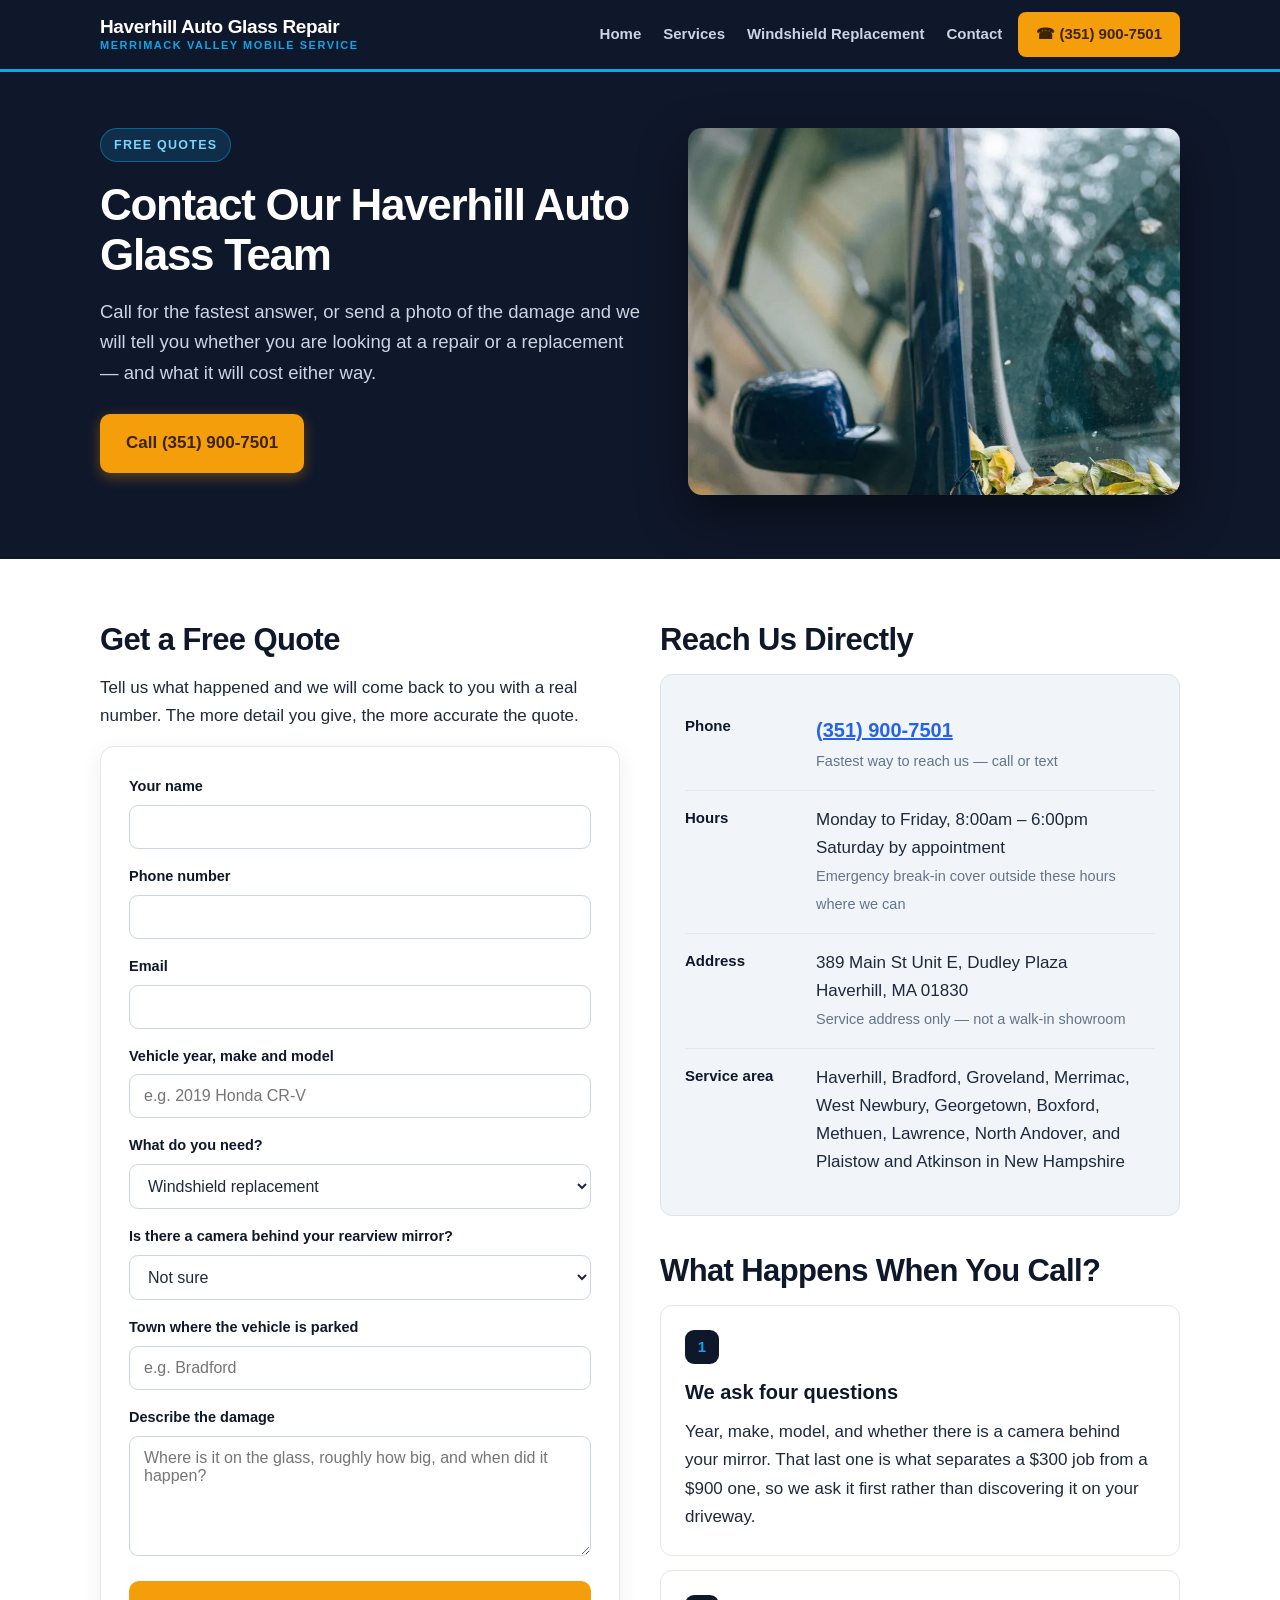
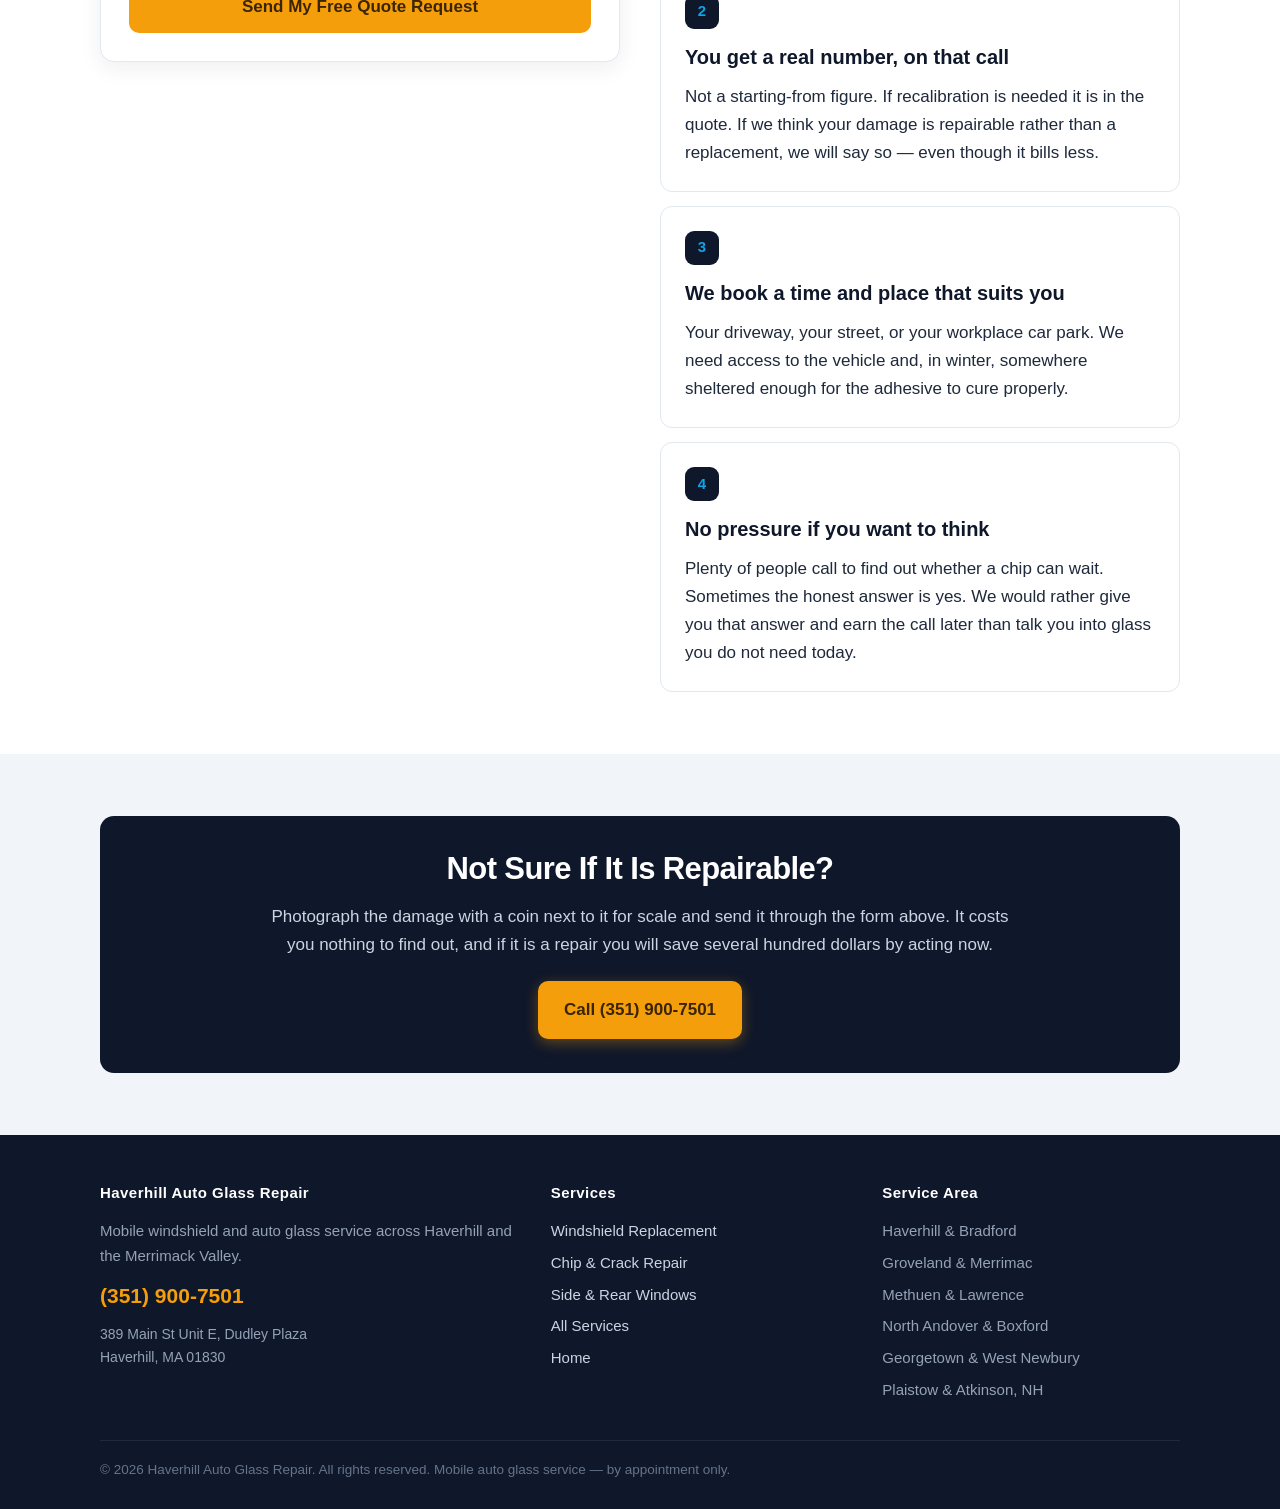
==== contact.html @ c7e42c50 "Auto Glass Repair in Haverhill, MA - initial site" ====
<!DOCTYPE html>
<html lang="en">
<head>
<meta charset="utf-8">
<meta name="viewport" content="width=device-width, initial-scale=1">
<title>Contact Haverhill Auto Glass Repair | (351) 900-7501</title>
<meta name="description" content="Get a free auto glass quote in Haverhill, MA. Call (351) 900-7501 or send photos of the damage and we will tell you if it is a repair or a replacement.">
<link rel="canonical" href="https://www.haverhillautoglassrepair.com/contact.html">
<link rel="stylesheet" href="styles.css">
</head>
<body>

<!-- NAV -->
<nav class="nav">
  <div class="nav-wrap">
    <a class="brand" href="/">Haverhill Auto Glass Repair<span>Merrimack Valley Mobile Service</span></a>
    <div class="nav-links">
      <a href="/">Home</a>
      <a href="services.html">Services</a>
      <a href="windshield-replacement-haverhill-ma.html">Windshield Replacement</a>
      <a href="contact.html">Contact</a>
    </div>
    <a class="nav-call" href="tel:+13519007501">&#9742; (351) 900-7501</a>
  </div>
</nav>

<header class="hero">
  <div class="hero-wrap">
    <div>
      <span class="eyebrow">Free Quotes</span>
      <h1>Contact Our Haverhill Auto Glass Team</h1>
      <p class="lede">Call for the fastest answer, or send a photo of the damage and we will tell you whether you are looking at a repair or a replacement &mdash; and what it will cost either way.</p>
      <div class="hero-cta">
        <a class="btn btn-call" href="tel:+13519007501">Call (351) 900-7501</a>
      </div>
    </div>
    <div class="hero-img">
      <img src="auto-glass-service-haverhill-contact.webp" alt="Auto glass quotes in Haverhill, MA" width="900" height="600">
    </div>
  </div>
</header>

<section class="section">
  <div class="wrap">
    <div class="split" style="align-items:start">

      <div>
        <h2>Get a Free Quote</h2>
        <p>Tell us what happened and we will come back to you with a real number. The more detail you give, the more accurate the quote.</p>
        <div class="form-card">
          <form action="https://formspree.io/f/mnpqjaoy" method="POST">
            <div class="field">
              <label for="name">Your name</label>
              <input type="text" id="name" name="name" required>
            </div>
            <div class="field">
              <label for="phone">Phone number</label>
              <input type="tel" id="phone" name="phone" required>
            </div>
            <div class="field">
              <label for="email">Email</label>
              <input type="email" id="email" name="email" required>
            </div>
            <div class="field">
              <label for="vehicle">Vehicle year, make and model</label>
              <input type="text" id="vehicle" name="vehicle" placeholder="e.g. 2019 Honda CR-V" required>
            </div>
            <div class="field">
              <label for="service">What do you need?</label>
              <select id="service" name="service">
                <option>Windshield replacement</option>
                <option>Windshield chip or crack repair</option>
                <option>Side or rear window replacement</option>
                <option>ADAS camera recalibration</option>
                <option>Not sure &mdash; please advise</option>
              </select>
            </div>
            <div class="field">
              <label for="camera">Is there a camera behind your rearview mirror?</label>
              <select id="camera" name="camera">
                <option>Not sure</option>
                <option>Yes</option>
                <option>No</option>
              </select>
            </div>
            <div class="field">
              <label for="town">Town where the vehicle is parked</label>
              <input type="text" id="town" name="town" placeholder="e.g. Bradford" required>
            </div>
            <div class="field">
              <label for="message">Describe the damage</label>
              <textarea id="message" name="message" placeholder="Where is it on the glass, roughly how big, and when did it happen?"></textarea>
            </div>
            <input type="text" name="_gotcha" style="display:none" tabindex="-1">
            <button type="submit" class="submit">Send My Free Quote Request</button>
          </form>
        </div>
      </div>

      <div>
        <h2>Reach Us Directly</h2>
        <div class="card tinted">
          <div class="inforow"><span class="k">Phone</span><span><a href="tel:+13519007501" style="font-weight:800;font-size:20px;color:#2563eb;text-decoration:underline;">(351) 900-7501</a><br><span style="font-size:14.5px;color:var(--muted)">Fastest way to reach us &mdash; call or text</span></span></div>
          <div class="inforow"><span class="k">Hours</span><span>Monday to Friday, 8:00am &ndash; 6:00pm<br>Saturday by appointment<br><span style="font-size:14.5px;color:var(--muted)">Emergency break&#8209;in cover outside these hours where we can</span></span></div>
          <div class="inforow"><span class="k">Address</span><span>389 Main St Unit E, Dudley Plaza<br>Haverhill, MA 01830<br><span style="font-size:14.5px;color:var(--muted)">Service address only &mdash; not a walk&#8209;in showroom</span></span></div>
          <div class="inforow"><span class="k">Service area</span><span>Haverhill, Bradford, Groveland, Merrimac, West Newbury, Georgetown, Boxford, Methuen, Lawrence, North Andover, and Plaistow and Atkinson in New Hampshire</span></div>
        </div>

        <h2 style="margin-top:36px">What Happens When You Call?</h2>
        <div class="card" style="margin-bottom:14px">
          <span class="num">1</span>
          <h3>We ask four questions</h3>
          <p>Year, make, model, and whether there is a camera behind your mirror. That last one is what separates a $300 job from a $900 one, so we ask it first rather than discovering it on your driveway.</p>
        </div>
        <div class="card" style="margin-bottom:14px">
          <span class="num">2</span>
          <h3>You get a real number, on that call</h3>
          <p>Not a starting&#8209;from figure. If recalibration is needed it is in the quote. If we think your damage is repairable rather than a replacement, we will say so &mdash; even though it bills less.</p>
        </div>
        <div class="card" style="margin-bottom:14px">
          <span class="num">3</span>
          <h3>We book a time and place that suits you</h3>
          <p>Your driveway, your street, or your workplace car park. We need access to the vehicle and, in winter, somewhere sheltered enough for the adhesive to cure properly.</p>
        </div>
        <div class="card">
          <span class="num">4</span>
          <h3>No pressure if you want to think</h3>
          <p>Plenty of people call to find out whether a chip can wait. Sometimes the honest answer is yes. We would rather give you that answer and earn the call later than talk you into glass you do not need today.</p>
        </div>
      </div>

    </div>
  </div>
</section>

<section class="section alt">
  <div class="wrap">
    <div class="callout">
      <h2>Not Sure If It Is Repairable?</h2>
      <p>Photograph the damage with a coin next to it for scale and send it through the form above. It costs you nothing to find out, and if it is a repair you will save several hundred dollars by acting now.</p>
      <a class="btn btn-call" href="tel:+13519007501">Call (351) 900-7501</a>
    </div>
  </div>
</section>

<!-- FOOTER -->
<footer class="footer">
  <div class="wrap">
    <div class="foot-grid">
      <div>
        <h4>Haverhill Auto Glass Repair</h4>
        <p style="margin-bottom:10px">Mobile windshield and auto glass service across Haverhill and the Merrimack Valley.</p>
        <a class="foot-phone" href="tel:+13519007501">(351) 900-7501</a>
        <p style="margin-top:10px;font-size:14px">389 Main St Unit E, Dudley Plaza<br>Haverhill, MA 01830</p>
      </div>
      <div>
        <h4>Services</h4>
        <ul>
          <li><a href="windshield-replacement-haverhill-ma.html">Windshield Replacement</a></li>
          <li><a href="windshield-chip-crack-repair-haverhill-ma.html">Chip &amp; Crack Repair</a></li>
          <li><a href="side-rear-window-replacement-haverhill-ma.html">Side &amp; Rear Windows</a></li>
          <li><a href="services.html">All Services</a></li>
          <li><a href="/">Home</a></li>
        </ul>
      </div>
      <div>
        <h4>Service Area</h4>
        <ul>
          <li>Haverhill &amp; Bradford</li>
          <li>Groveland &amp; Merrimac</li>
          <li>Methuen &amp; Lawrence</li>
          <li>North Andover &amp; Boxford</li>
          <li>Georgetown &amp; West Newbury</li>
          <li>Plaistow &amp; Atkinson, NH</li>
        </ul>
      </div>
    </div>
    <div class="foot-bot">&copy; 2026 Haverhill Auto Glass Repair. All rights reserved. Mobile auto glass service &mdash; by appointment only.</div>
  </div>
</footer>

<script type="application/ld+json">
{
  "@context": "https://schema.org",
  "@type": "LocalBusiness",
  "name": "Haverhill Auto Glass Repair",
  "telephone": "(351) 900-7501",
  "url": "https://www.haverhillautoglassrepair.com/",
  "address": {
    "@type": "PostalAddress",
    "streetAddress": "389 Main St Unit E, Dudley Plaza",
    "addressLocality": "Haverhill",
    "addressRegion": "MA",
    "postalCode": "01830",
    "addressCountry": "US"
  },
  "areaServed": "Haverhill, MA",
  "description": "Auto Glass Repair in Haverhill, MA",
  "openingHours": "Mo-Fr 08:00-18:00"
}
</script>

</body>
</html>
---- styles.css ----
/* Haverhill Auto Glass Repair - haverhillautoglassrepair.com */
:root{
  --ink:#0f172a; --ink2:#1e293b; --ink3:#334155;
  --accent:#0ea5e9; --accent-dk:#0284c7;
  --amber:#f59e0b; --amber-dk:#d97706;
  --muted:#64748b; --light:#f1f5f9; --line:#e2e8f0; --white:#fff;
  --wrap:1120px;
}
*{box-sizing:border-box;margin:0;padding:0}
html{scroll-behavior:auto}
body{
  font-family:-apple-system,BlinkMacSystemFont,"Segoe UI",Roboto,Helvetica,Arial,sans-serif;
  color:var(--ink2); background:var(--white); line-height:1.65; font-size:17px;
  -webkit-font-smoothing:antialiased;
}
img{max-width:100%;height:auto;display:block}
a{color:var(--accent-dk)}

/* ---------- NAV ---------- */
.nav{position:sticky;top:0;z-index:50;background:var(--ink);border-bottom:3px solid var(--accent)}
.nav-wrap{max-width:var(--wrap);margin:0 auto;padding:12px 20px;display:flex;align-items:center;gap:16px;flex-wrap:wrap}
.brand{color:#fff;font-weight:800;font-size:19px;letter-spacing:-.02em;text-decoration:none;line-height:1.2}
.brand span{color:var(--accent);display:block;font-size:11px;font-weight:600;letter-spacing:.14em;text-transform:uppercase}
.nav-links{display:flex;gap:22px;margin-left:auto;flex-wrap:wrap}
.nav-links a{color:#cbd5e1;text-decoration:none;font-size:15px;font-weight:600}
.nav-links a:hover{color:var(--accent)}
.nav-call{background:var(--amber);color:#3b2400;padding:10px 18px;border-radius:8px;font-weight:800;
  text-decoration:none;font-size:15px;white-space:nowrap}
.nav-call:hover{background:var(--amber-dk);color:#fff}

/* ---------- BUTTONS ---------- */
.btn{display:inline-block;padding:15px 26px;border-radius:10px;font-weight:800;text-decoration:none;font-size:17px}
.btn-call{background:var(--amber);color:#3b2400;box-shadow:0 4px 14px rgba(245,158,11,.35)}
.btn-call:hover{background:var(--amber-dk);color:#fff}
.btn-ghost{background:transparent;color:#fff;border:2px solid rgba(255,255,255,.45)}
.btn-ghost:hover{border-color:var(--accent);color:var(--accent)}
.btn-solid{background:var(--ink);color:#fff}
.btn-solid:hover{background:var(--accent-dk)}

/* ---------- HERO ---------- */
.hero{background:var(--ink);color:#fff;position:relative;overflow:hidden}
.hero-wrap{max-width:var(--wrap);margin:0 auto;padding:56px 20px 64px;
  display:grid;grid-template-columns:1.05fr .95fr;gap:44px;align-items:center}
.hero .eyebrow{display:inline-block;background:rgba(14,165,233,.16);border:1px solid rgba(14,165,233,.45);
  color:#7dd3fc;font-size:12.5px;font-weight:700;letter-spacing:.1em;text-transform:uppercase;
  padding:6px 13px;border-radius:99px;margin-bottom:18px}
.hero h1{font-size:44px;line-height:1.12;font-weight:800;letter-spacing:-.03em;margin-bottom:18px}
.hero h1 em{color:var(--accent);font-style:normal}
.hero p.lede{font-size:18.5px;color:#cbd5e1;margin-bottom:26px;max-width:34em}
.hero-cta{display:flex;gap:14px;flex-wrap:wrap;margin-bottom:22px}
.hero-pts{list-style:none;display:flex;gap:20px;flex-wrap:wrap;font-size:14.5px;color:#94a3b8}
.hero-pts li::before{content:"\2713";color:var(--accent);font-weight:800;margin-right:7px}
.hero-img{border-radius:14px;overflow:hidden;box-shadow:0 20px 50px rgba(0,0,0,.45);align-self:stretch;display:flex}
.hero-img img{width:100%;height:100%;min-height:340px;object-fit:cover}

/* ---------- SECTIONS ---------- */
.section{padding:62px 0}
.section.alt{background:var(--light)}
.wrap{max-width:var(--wrap);margin:0 auto;padding:0 20px}
.narrow{max-width:800px}
h2{font-size:31px;line-height:1.2;font-weight:800;color:var(--ink);letter-spacing:-.02em;margin-bottom:16px}
h3{font-size:20px;font-weight:800;color:var(--ink);margin-bottom:9px}
p{margin-bottom:16px}
.lead{font-size:19px;color:var(--ink3)}
.kicker{font-size:12.5px;font-weight:800;letter-spacing:.13em;text-transform:uppercase;color:var(--accent-dk);margin-bottom:10px}
.section p a,.faq p a,.svc-block p a{color:#2563eb;text-decoration:underline}

/* ---------- GRIDS / CARDS ---------- */
.grid{display:grid;gap:22px}
.g2{grid-template-columns:repeat(2,1fr)}
.g3{grid-template-columns:repeat(3,1fr)}
.card{background:#fff;border:1px solid var(--line);border-radius:12px;padding:24px}
.card.tinted{background:var(--light);border-color:#dbe3ec}
.card .num{display:inline-flex;align-items:center;justify-content:center;width:34px;height:34px;
  border-radius:9px;background:var(--ink);color:var(--accent);font-weight:800;font-size:15px;margin-bottom:12px}
.card p:last-child{margin-bottom:0}

/* split image+text */
.split{display:grid;grid-template-columns:1fr 1fr;gap:40px;align-items:center}
.split img{border-radius:12px;box-shadow:0 10px 30px rgba(15,23,42,.13)}

/* cost table */
.ctable{width:100%;border-collapse:collapse;margin:22px 0;font-size:16px}
.ctable th{background:var(--ink);color:#fff;text-align:left;padding:13px 15px;font-size:14px;
  letter-spacing:.05em;text-transform:uppercase}
.ctable td{padding:13px 15px;border-bottom:1px solid var(--line);vertical-align:top}
.ctable tr:nth-child(even) td{background:var(--light)}
.ctable td:last-child{font-weight:700;color:var(--ink);white-space:nowrap}

/* FAQ */
.faq{border-left:4px solid var(--accent);background:var(--light);padding:22px 24px;border-radius:0 12px 12px 0;margin-bottom:16px}
.faq h3{margin-bottom:7px}
.faq p:last-child{margin-bottom:0}

/* callout */
.callout{background:var(--ink);color:#e2e8f0;border-radius:14px;padding:34px 32px;text-align:center}
.callout h2{color:#fff}
.callout p{color:#cbd5e1;max-width:44em;margin:0 auto 22px}

.note{background:#fffbeb;border-left:4px solid var(--amber);border-radius:0 8px 8px 0;
  padding:15px 18px;font-size:15px;color:var(--ink3)}

/* services list */
.svc-block{border-top:2px solid var(--line);padding-top:26px;margin-top:26px}
.svc-block:first-of-type{border-top:0;margin-top:0;padding-top:0}

/* map */
.map-frame{border-radius:12px;overflow:hidden;box-shadow:0 6px 24px rgba(0,0,0,.10);max-width:960px;margin:0 auto}
.map-frame iframe{border:0;display:block;width:100%;height:420px}

/* form */
.form-card{background:#fff;border:1px solid var(--line);border-radius:14px;padding:28px;box-shadow:0 6px 22px rgba(15,23,42,.07)}
.field{margin-bottom:16px}
label{display:block;font-weight:700;font-size:14.5px;color:var(--ink);margin-bottom:6px}
input,select,textarea{width:100%;padding:12px 14px;border:1px solid #cbd5e1;border-radius:9px;
  font-size:16px;font-family:inherit;color:var(--ink2);background:#fff}
input:focus,select:focus,textarea:focus{outline:2px solid var(--accent);border-color:var(--accent)}
textarea{min-height:120px;resize:vertical}
.submit{width:100%;background:var(--amber);color:#3b2400;border:0;padding:16px;border-radius:10px;
  font-size:17px;font-weight:800;cursor:pointer;font-family:inherit}
.submit:hover{background:var(--amber-dk);color:#fff}

/* info rows */
.inforow{display:flex;gap:13px;padding:15px 0;border-bottom:1px solid var(--line)}
.inforow:last-child{border-bottom:0}
.inforow .k{font-weight:800;color:var(--ink);min-width:118px;font-size:15px}

/* ---------- FOOTER ---------- */
.footer{background:var(--ink);color:#94a3b8;padding:46px 0 28px;font-size:15px}
.footer a{color:#cbd5e1;text-decoration:none}
.footer a:hover{color:var(--accent)}
.foot-grid{display:grid;grid-template-columns:1.4fr 1fr 1fr;gap:34px;margin-bottom:30px}
.footer h4{color:#fff;font-size:15px;font-weight:800;margin-bottom:13px;letter-spacing:.03em}
.footer ul{list-style:none}
.footer li{margin-bottom:7px}
.foot-phone{color:var(--amber)!important;font-weight:800;font-size:21px}
.foot-bot{border-top:1px solid #1e293b;padding-top:18px;font-size:13.5px;color:#64748b}

/* ---------- RESPONSIVE ---------- */
@media(max-width:900px){
  .hero-wrap{grid-template-columns:1fr;gap:32px;padding:40px 20px 48px}
  .hero h1{font-size:33px}
  .g3,.g2{grid-template-columns:1fr}
  .split{grid-template-columns:1fr;gap:26px}
  .foot-grid{grid-template-columns:1fr;gap:26px}
  h2{font-size:26px}
  .nav-links{order:3;width:100%;margin-left:0;justify-content:center;gap:16px;padding-top:4px}
  .nav-call{margin-left:auto}
  .section{padding:46px 0}
  body{font-size:16.5px}
}
@media(max-width:560px){
  .hero h1{font-size:29px}
  .hero-cta .btn{width:100%;text-align:center}
  .ctable{font-size:14.5px}
  .ctable th,.ctable td{padding:10px}
}
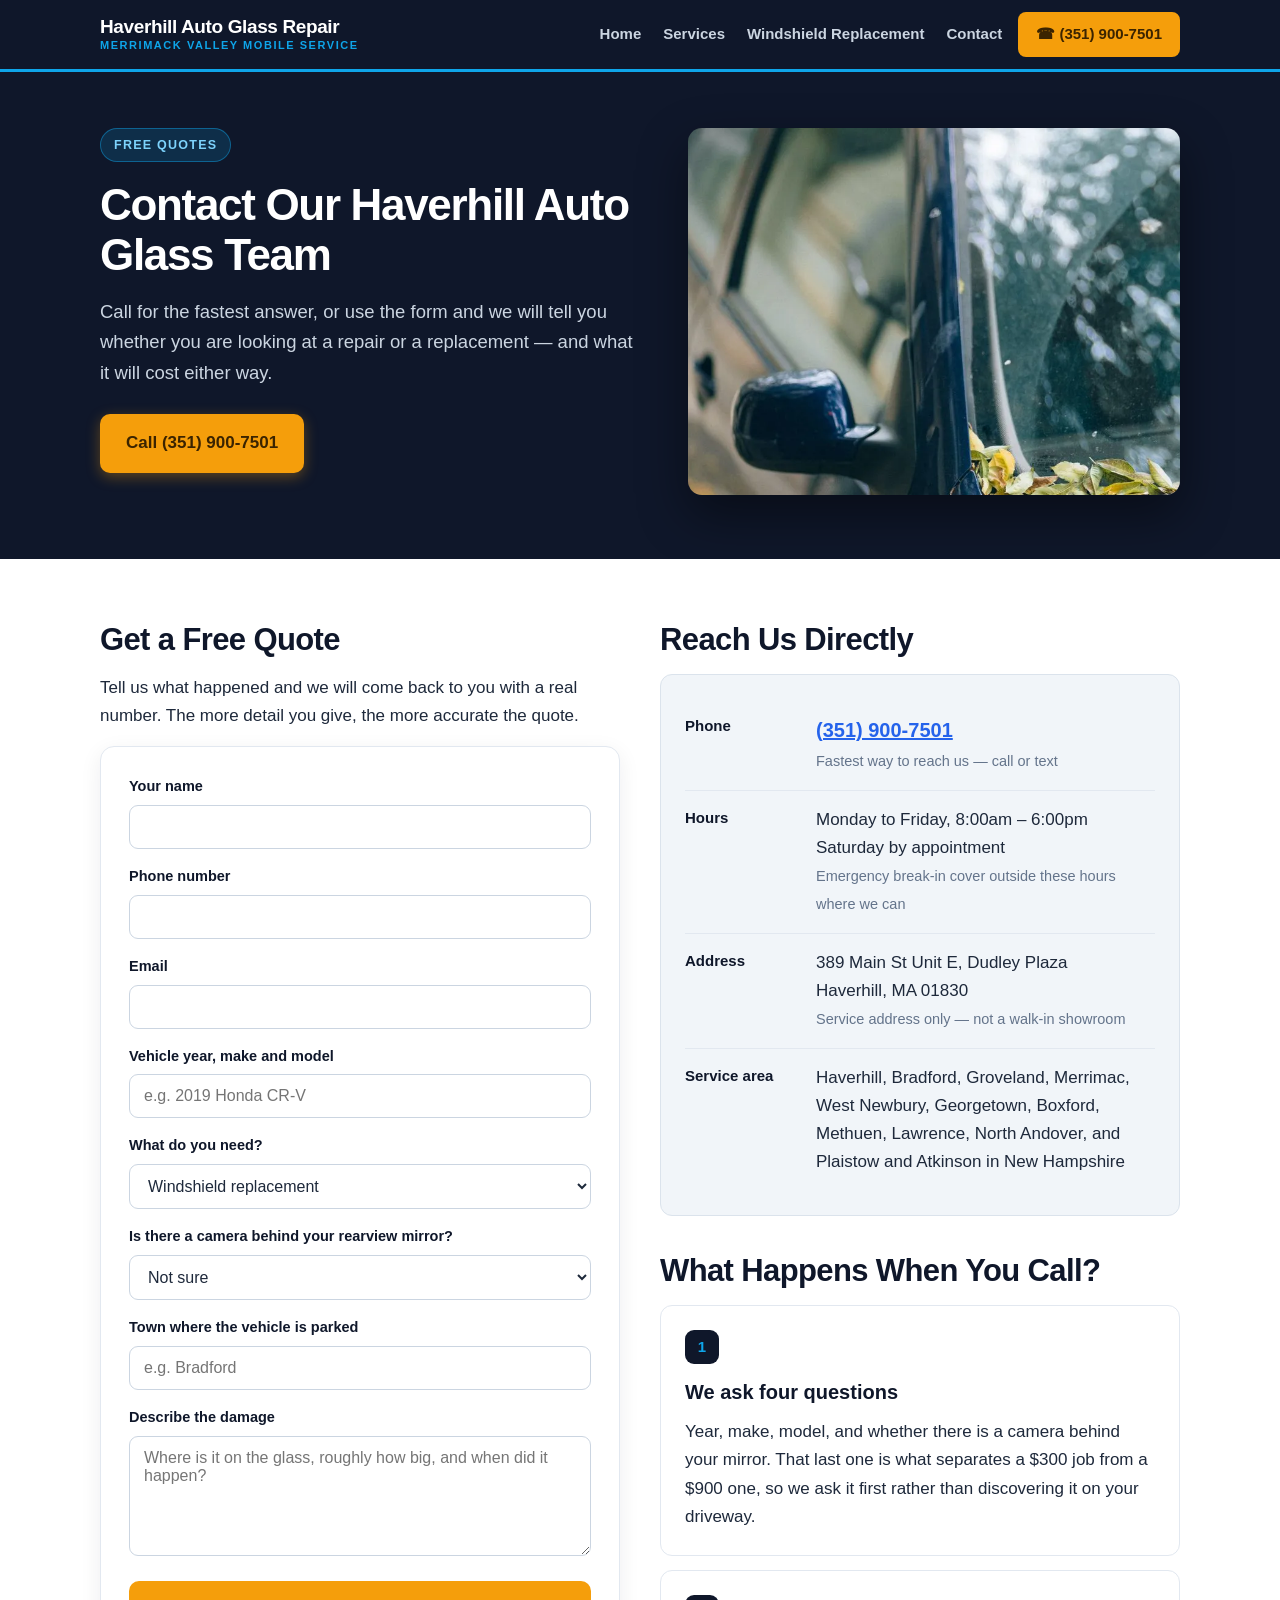
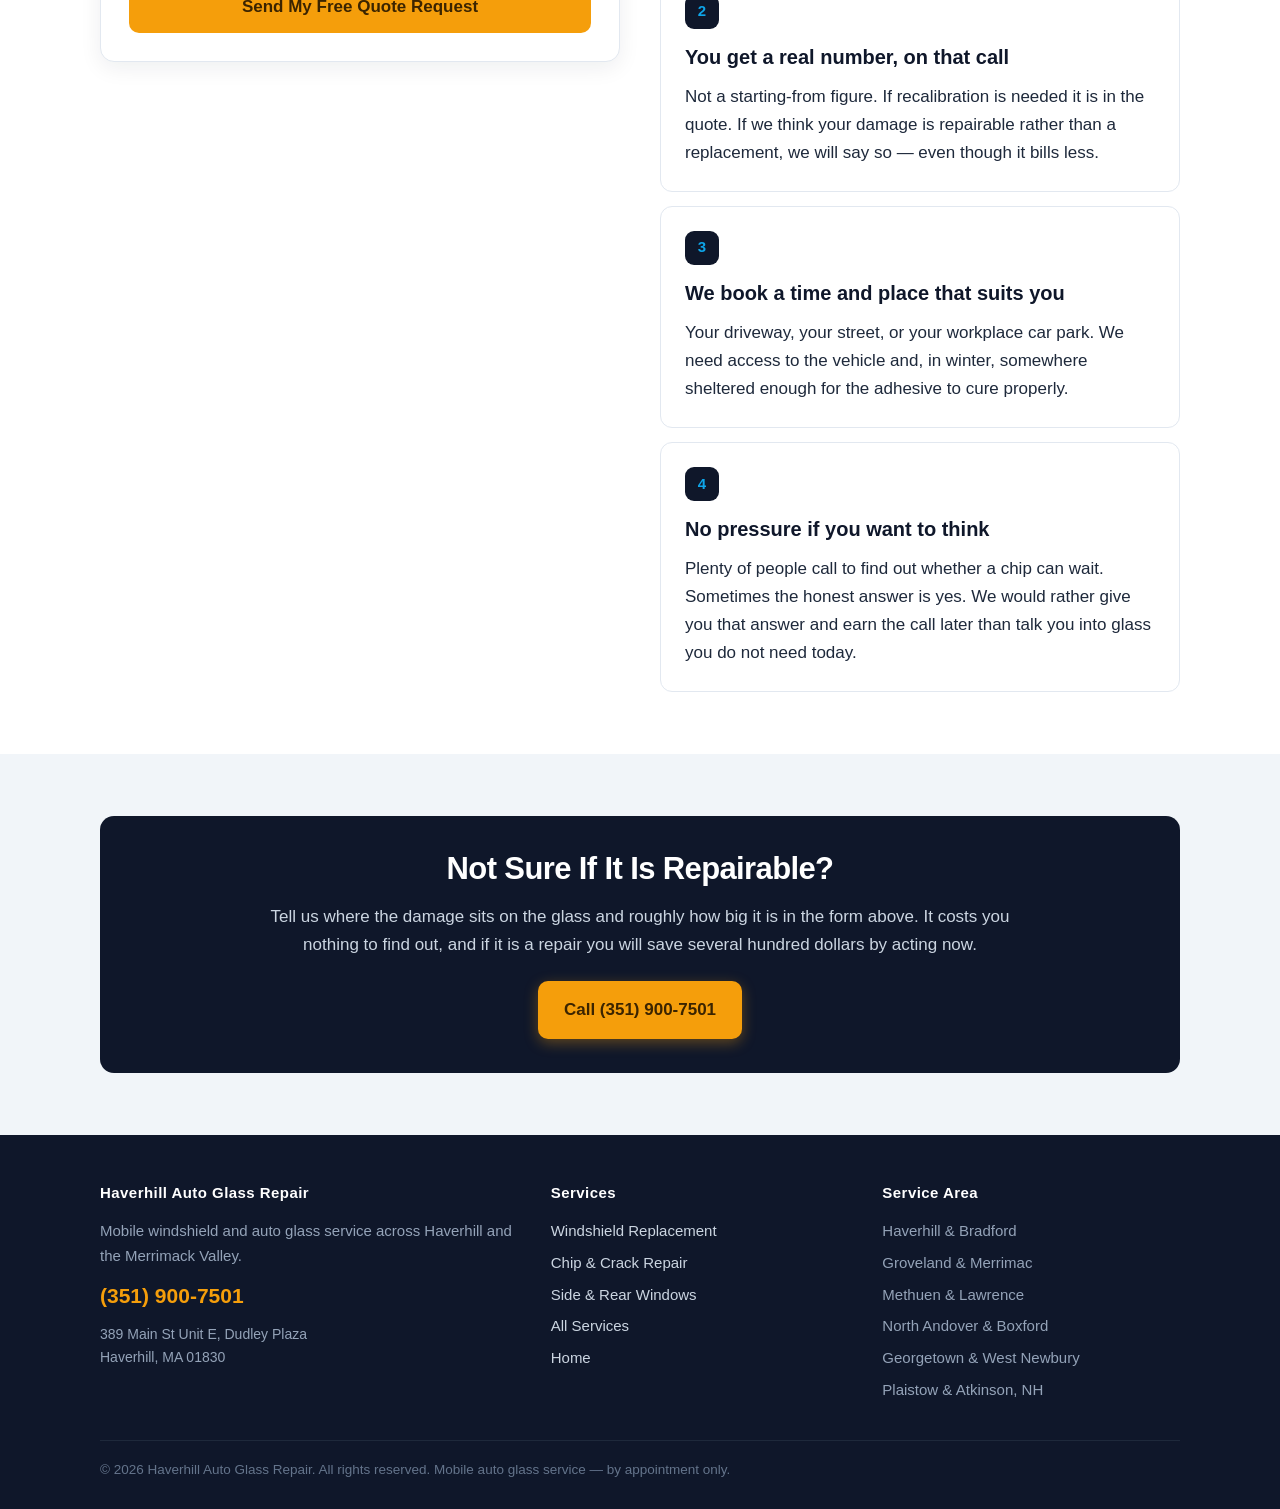
==== commit 2dd28123: "Remove send-photos calls to action; form has no file upload" ====
--- a/contact.html
+++ b/contact.html
@@ -4,7 +4,7 @@
 <meta charset="utf-8">
 <meta name="viewport" content="width=device-width, initial-scale=1">
 <title>Contact Haverhill Auto Glass Repair | (351) 900-7501</title>
-<meta name="description" content="Get a free auto glass quote in Haverhill, MA. Call (351) 900-7501 or send photos of the damage and we will tell you if it is a repair or a replacement.">
+<meta name="description" content="Get a free auto glass quote in Haverhill, MA. Call (351) 900-7501 or use the form and we will tell you if it is a repair or a replacement.">
 <link rel="canonical" href="https://www.haverhillautoglassrepair.com/contact.html">
 <link rel="stylesheet" href="styles.css">
 </head>
@@ -29,7 +29,7 @@
     <div>
       <span class="eyebrow">Free Quotes</span>
       <h1>Contact Our Haverhill Auto Glass Team</h1>
-      <p class="lede">Call for the fastest answer, or send a photo of the damage and we will tell you whether you are looking at a repair or a replacement &mdash; and what it will cost either way.</p>
+      <p class="lede">Call for the fastest answer, or use the form and we will tell you whether you are looking at a repair or a replacement &mdash; and what it will cost either way.</p>
       <div class="hero-cta">
         <a class="btn btn-call" href="tel:+13519007501">Call (351) 900-7501</a>
       </div>
@@ -137,7 +137,7 @@
   <div class="wrap">
     <div class="callout">
       <h2>Not Sure If It Is Repairable?</h2>
-      <p>Photograph the damage with a coin next to it for scale and send it through the form above. It costs you nothing to find out, and if it is a repair you will save several hundred dollars by acting now.</p>
+      <p>Tell us where the damage sits on the glass and roughly how big it is in the form above. It costs you nothing to find out, and if it is a repair you will save several hundred dollars by acting now.</p>
       <a class="btn btn-call" href="tel:+13519007501">Call (351) 900-7501</a>
     </div>
   </div>
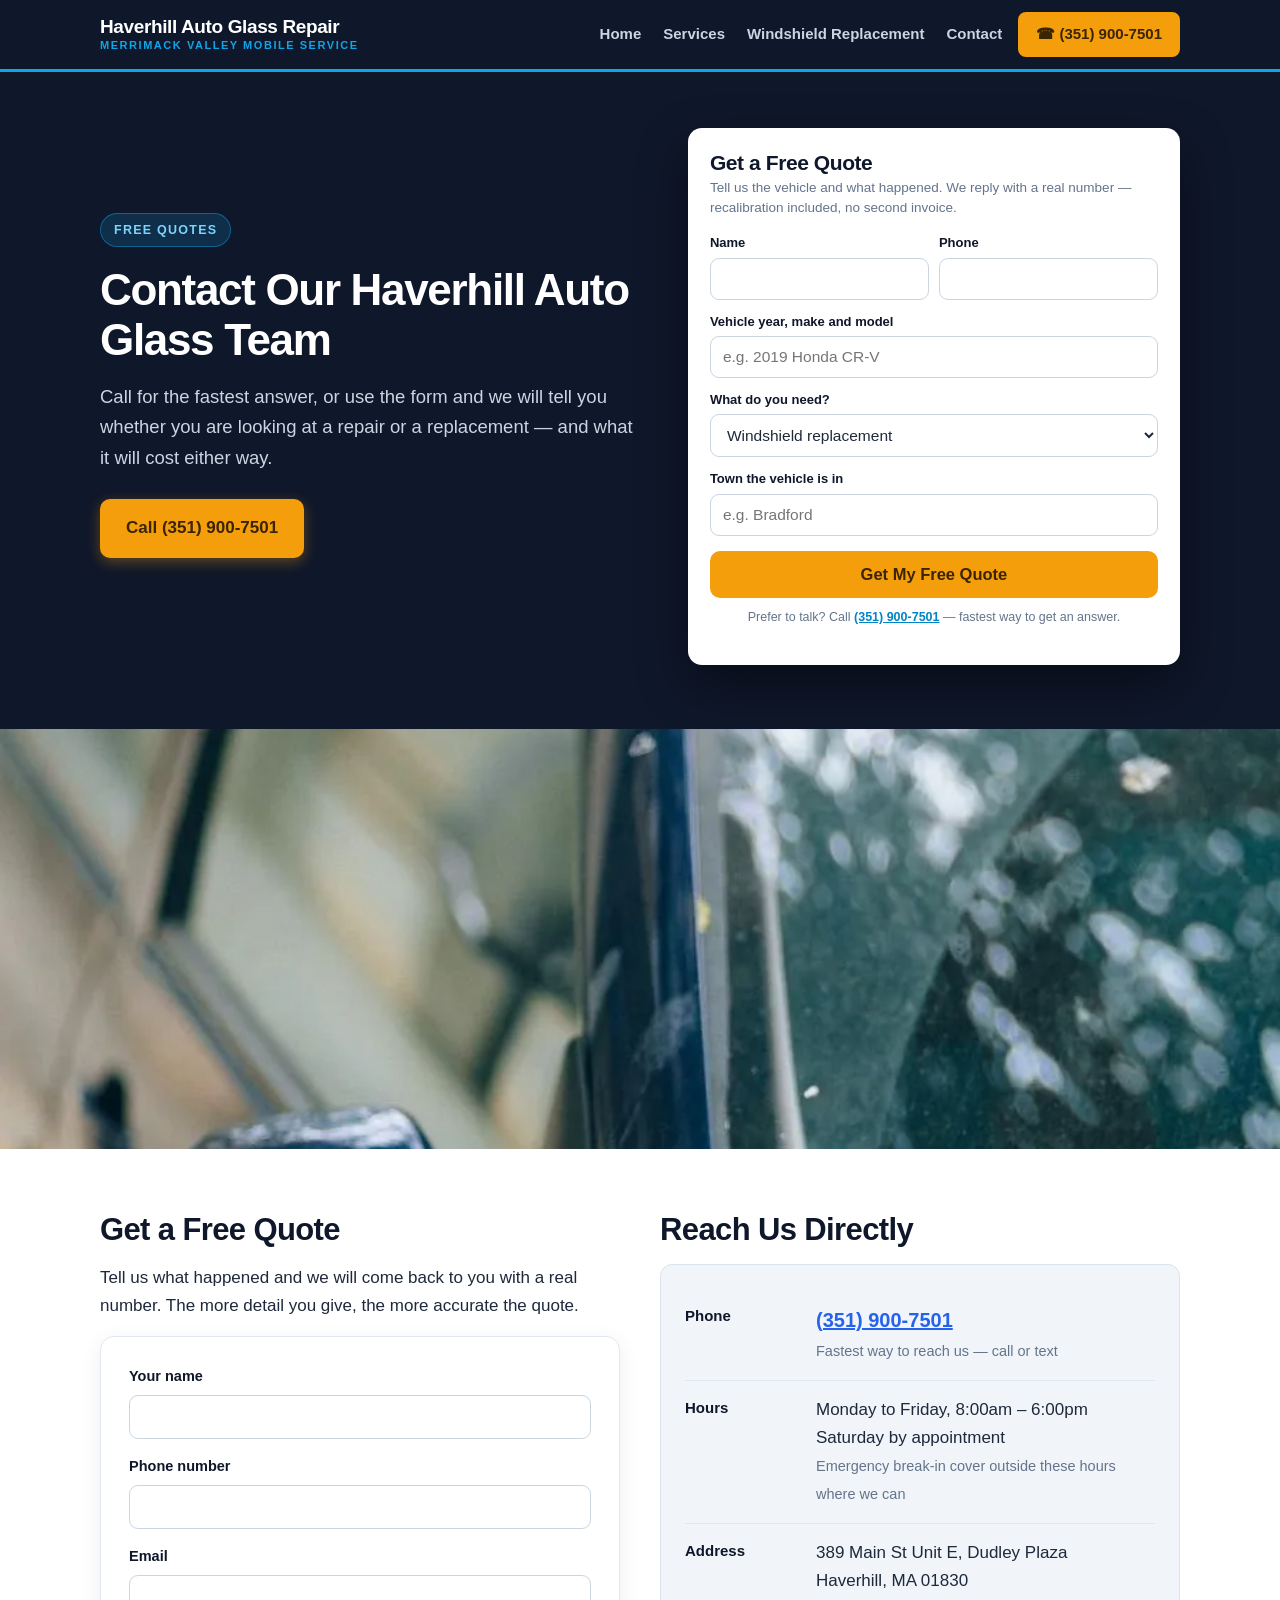
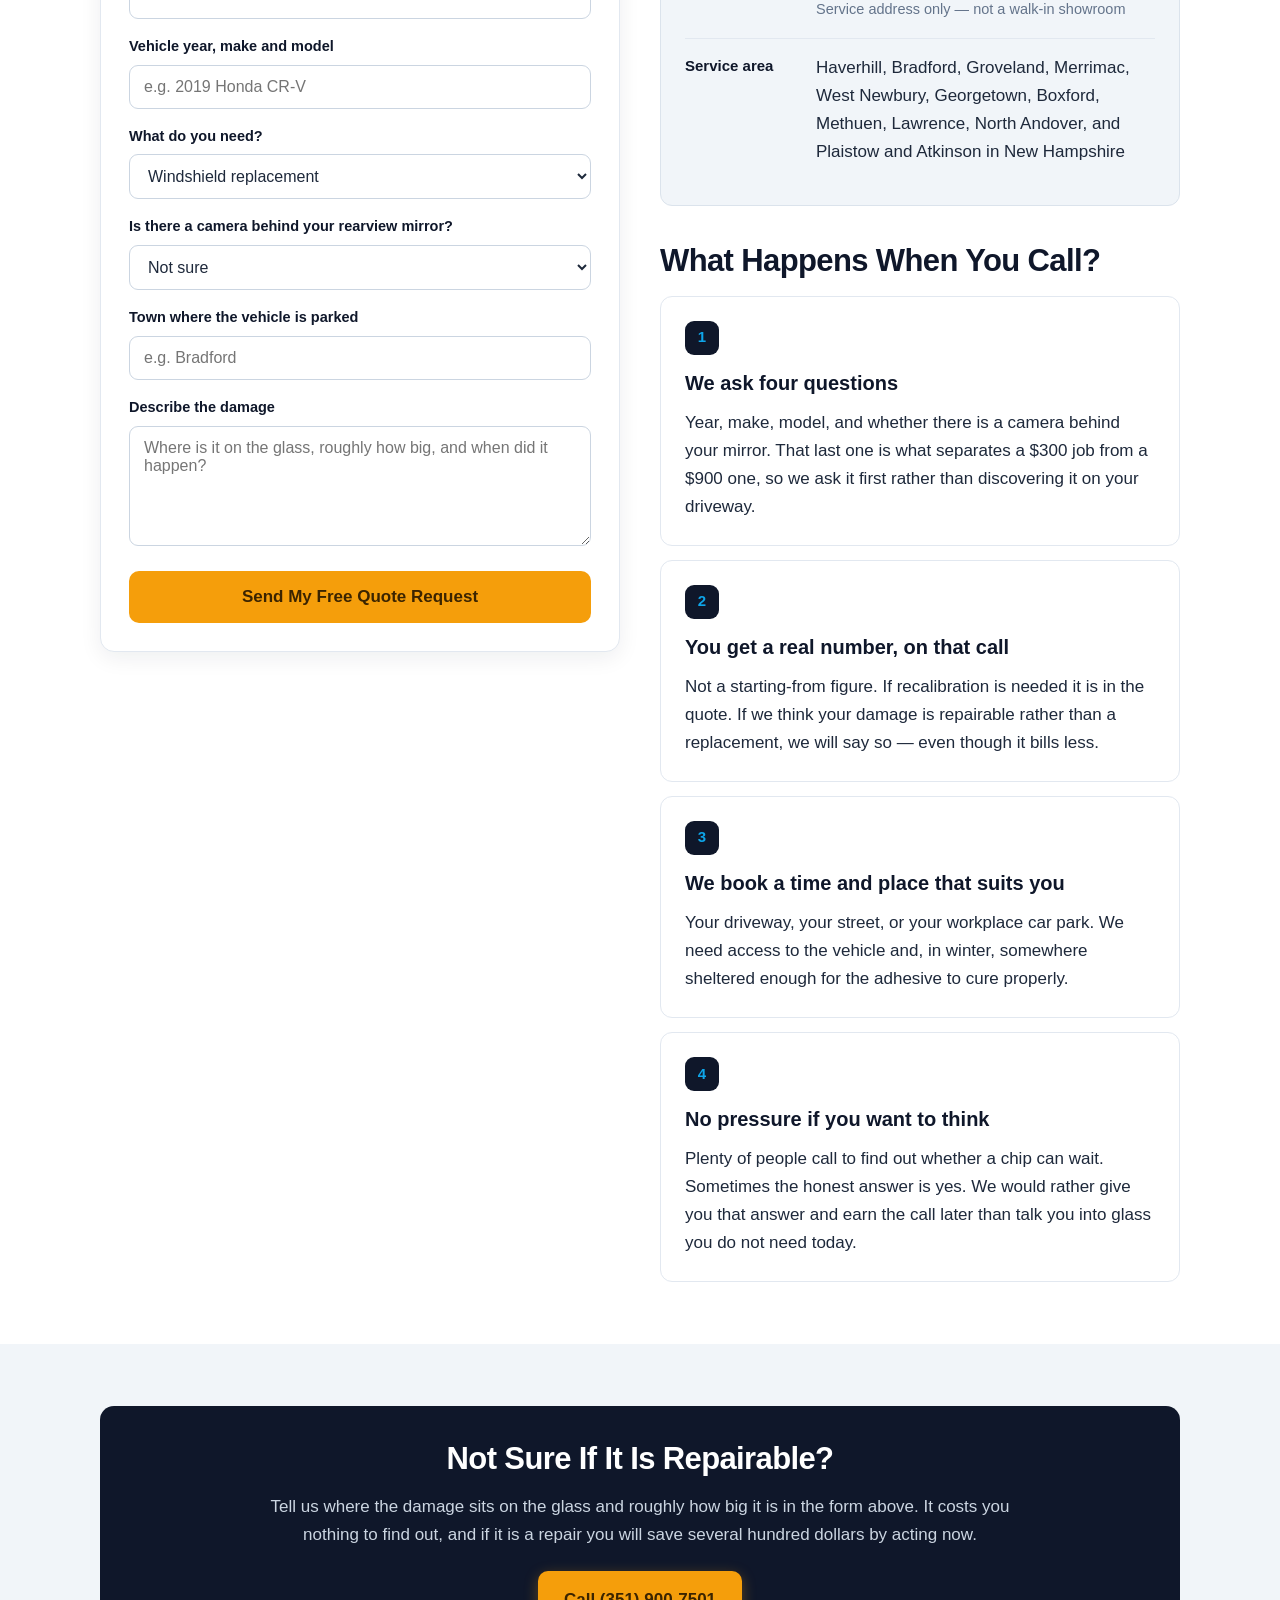
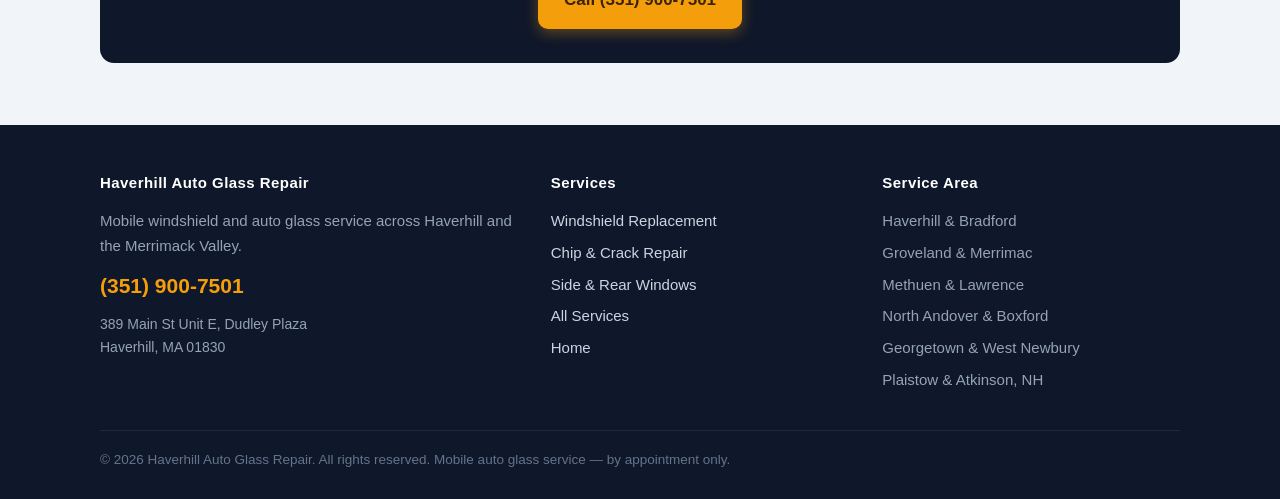
==== commit 4824390f: "Add quote form to every page hero; homepage now has 5 images plus a services grid" ====
--- a/contact.html
+++ b/contact.html
@@ -34,11 +34,50 @@
         <a class="btn btn-call" href="tel:+13519007501">Call (351) 900-7501</a>
       </div>
     </div>
-    <div class="hero-img">
-      <img src="auto-glass-service-haverhill-contact.webp" alt="Auto glass quotes in Haverhill, MA" width="900" height="600">
+    <div class="hero-form">
+      <h2>Get a Free Quote</h2>
+      <p class="sub">Tell us the vehicle and what happened. We reply with a real number &mdash; recalibration included, no second invoice.</p>
+      <form action="https://formspree.io/f/mnpqjaoy" method="POST">
+        <div class="row2">
+          <div class="field">
+            <label for="hf-name">Name</label>
+            <input type="text" id="hf-name" name="name" required>
+          </div>
+          <div class="field">
+            <label for="hf-phone">Phone</label>
+            <input type="tel" id="hf-phone" name="phone" required>
+          </div>
+        </div>
+        <div class="field">
+          <label for="hf-vehicle">Vehicle year, make and model</label>
+          <input type="text" id="hf-vehicle" name="vehicle" placeholder="e.g. 2019 Honda CR-V" required>
+        </div>
+        <div class="field">
+          <label for="hf-service">What do you need?</label>
+          <select id="hf-service" name="service">
+            <option>Windshield replacement</option>
+            <option>Windshield chip or crack repair</option>
+            <option>Side or rear window replacement</option>
+            <option>ADAS camera recalibration</option>
+            <option>Not sure &mdash; please advise</option>
+          </select>
+        </div>
+        <div class="field">
+          <label for="hf-town">Town the vehicle is in</label>
+          <input type="text" id="hf-town" name="town" placeholder="e.g. Bradford" required>
+        </div>
+        <input type="text" name="_gotcha" style="display:none" tabindex="-1">
+        <button type="submit" class="submit">Get My Free Quote</button>
+      </form>
+      <p class="hero-note">Prefer to talk? Call <a href="tel:+13519007501">(351) 900-7501</a> &mdash; fastest way to get an answer.</p>
     </div>
   </div>
 </header>
+
+<!-- IMAGE BAND -->
+<div class="imgband">
+  <img src="auto-glass-service-haverhill-contact.webp" alt="Auto glass quotes in Haverhill, MA" width="900" height="600">
+</div>
 
 <section class="section">
   <div class="wrap">
--- a/styles.css
+++ b/styles.css
@@ -155,3 +155,29 @@
   .ctable{font-size:14.5px}
   .ctable th,.ctable td{padding:10px}
 }
+
+/* ---------- HERO QUOTE FORM (above the fold, every page) ---------- */
+.hero-form{background:#fff;border-radius:14px;padding:22px;box-shadow:0 20px 50px rgba(0,0,0,.45)}
+.hero-form h2{font-size:21px;margin-bottom:3px;color:var(--ink)}
+.hero-form .sub{font-size:13.5px;color:var(--muted);margin-bottom:15px;line-height:1.45}
+.hero-form .field{margin-bottom:11px}
+.hero-form label{font-size:13px;margin-bottom:4px}
+.hero-form input,.hero-form select{padding:11px 12px;font-size:15.5px}
+.hero-form .row2{display:grid;grid-template-columns:1fr 1fr;gap:10px}
+.hero-form .submit{padding:14px;font-size:16.5px;margin-top:4px}
+.hero-note{font-size:12.5px;color:var(--muted);margin-top:10px;text-align:center;line-height:1.5}
+.hero-note a{color:var(--accent-dk);font-weight:700;text-decoration:underline}
+
+/* ---------- FULL-WIDTH IMAGE BAND ---------- */
+.imgband{position:relative;max-height:420px;overflow:hidden}
+.imgband img{width:100%;height:420px;object-fit:cover;object-position:center 42%}
+
+/* ---------- SERVICE CARD GRID (home) ---------- */
+.svc-card{background:#fff;border:1px solid var(--line);border-radius:12px;overflow:hidden;
+  display:flex;flex-direction:column;text-decoration:none;color:inherit}
+.svc-card img{width:100%;height:190px;object-fit:cover}
+.svc-card .body{padding:20px}
+.svc-card h3{margin-bottom:7px}
+.svc-card p{font-size:15.5px;color:var(--ink3);margin-bottom:10px}
+.svc-card .more{font-size:14.5px;font-weight:800;color:var(--accent-dk)}
+@media(max-width:900px){.imgband img{height:260px}.hero-form .row2{grid-template-columns:1fr}}
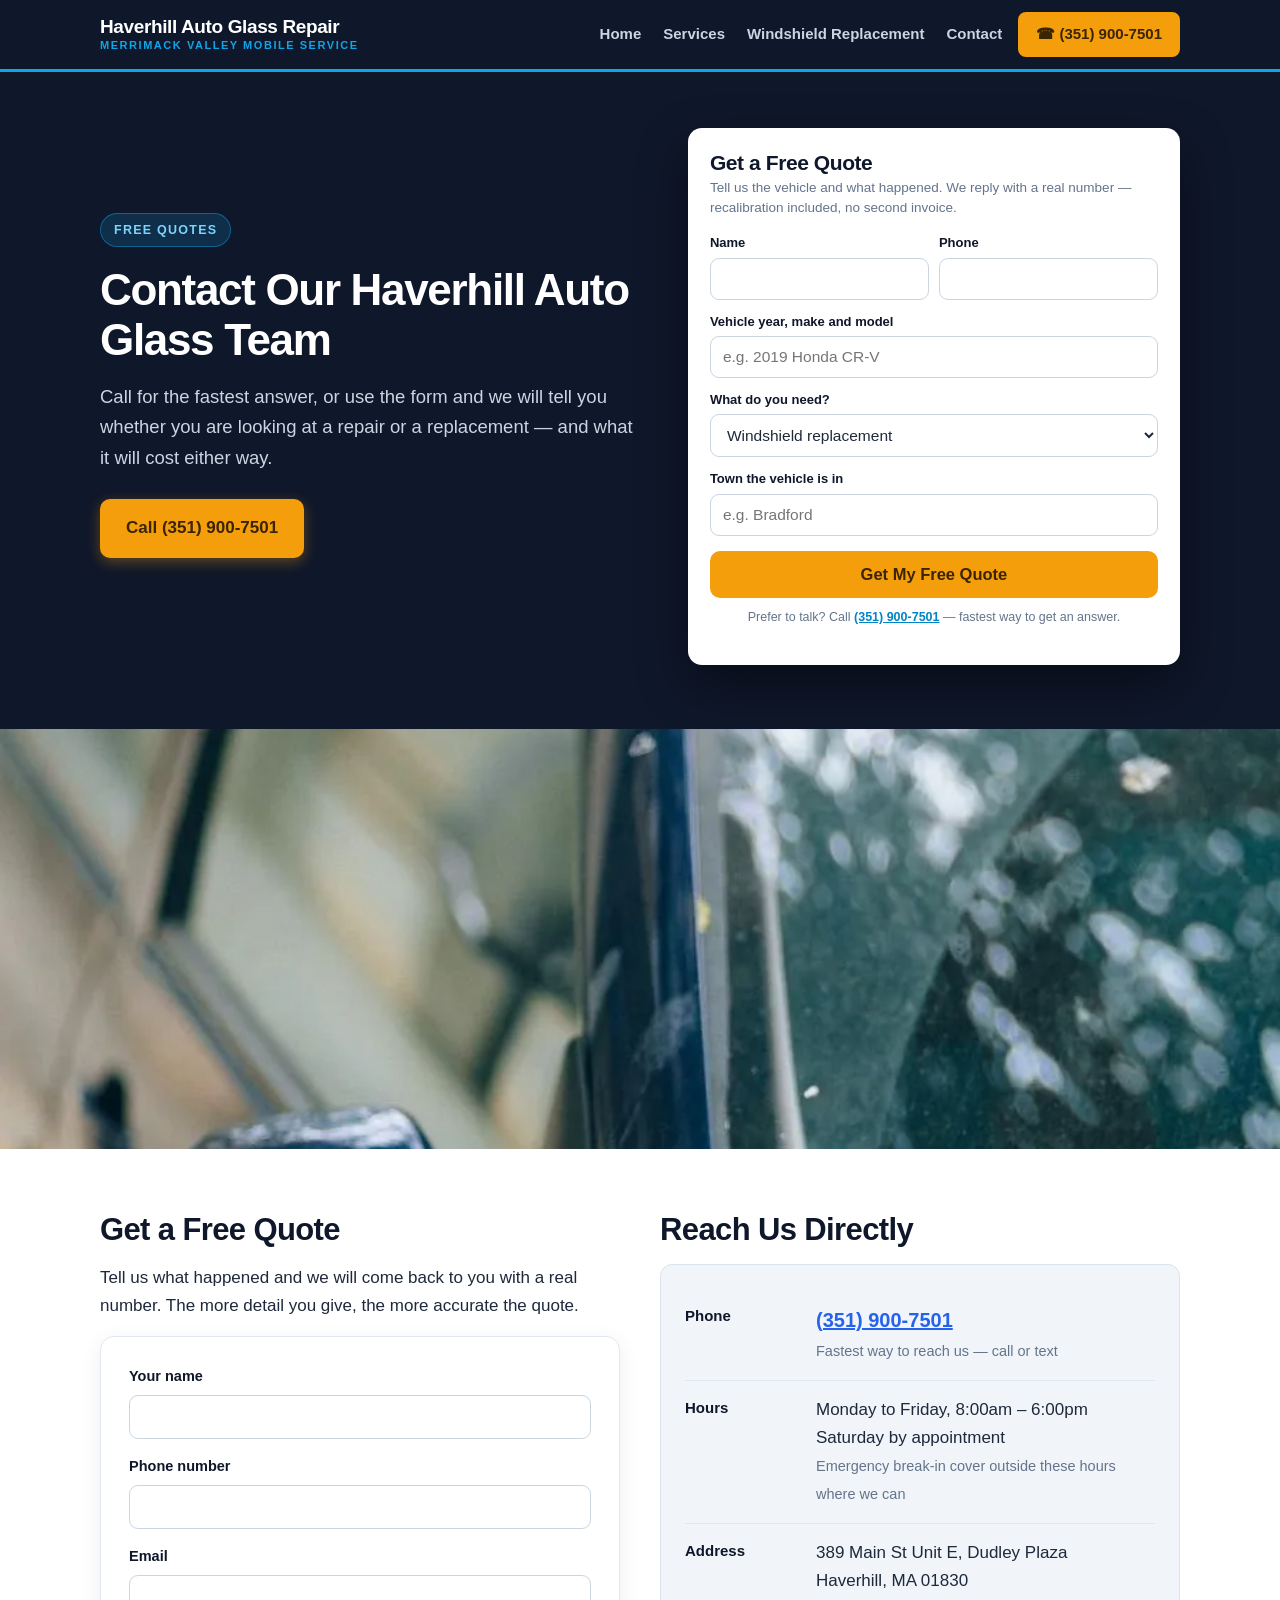
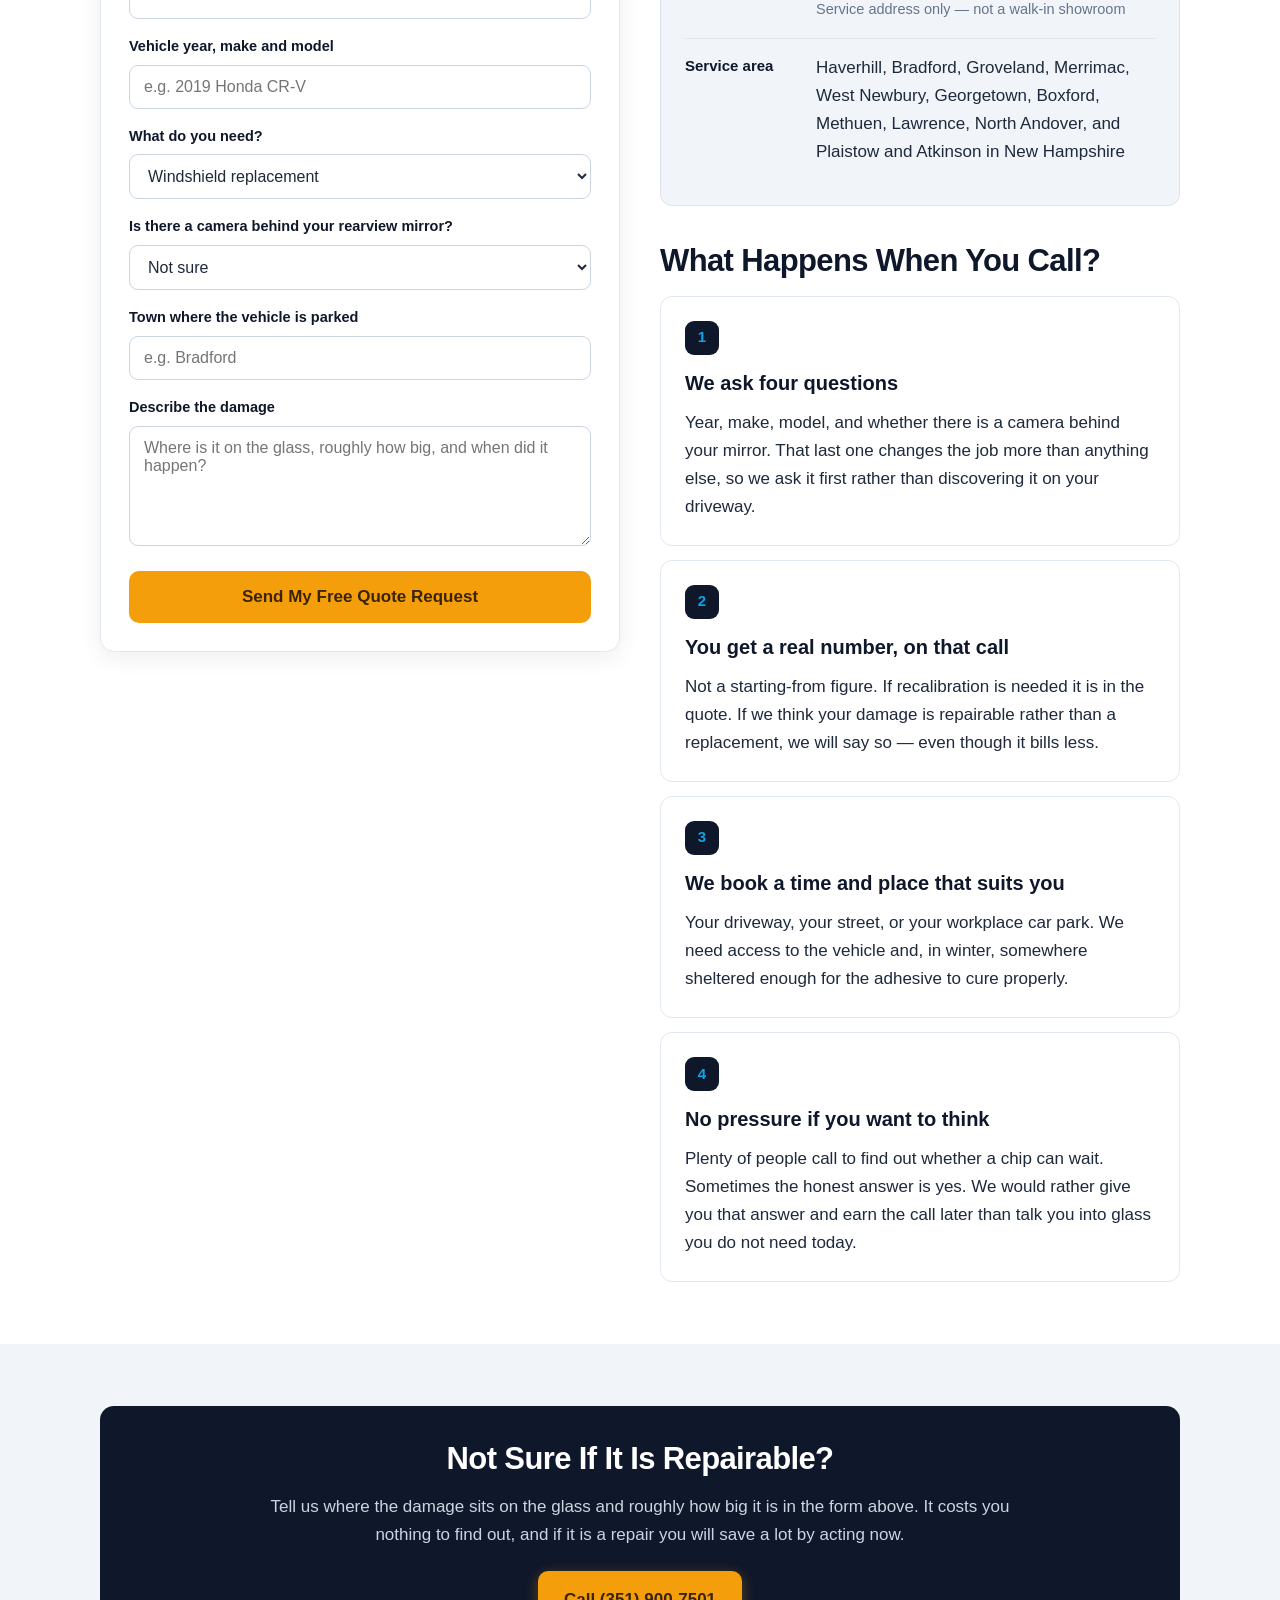
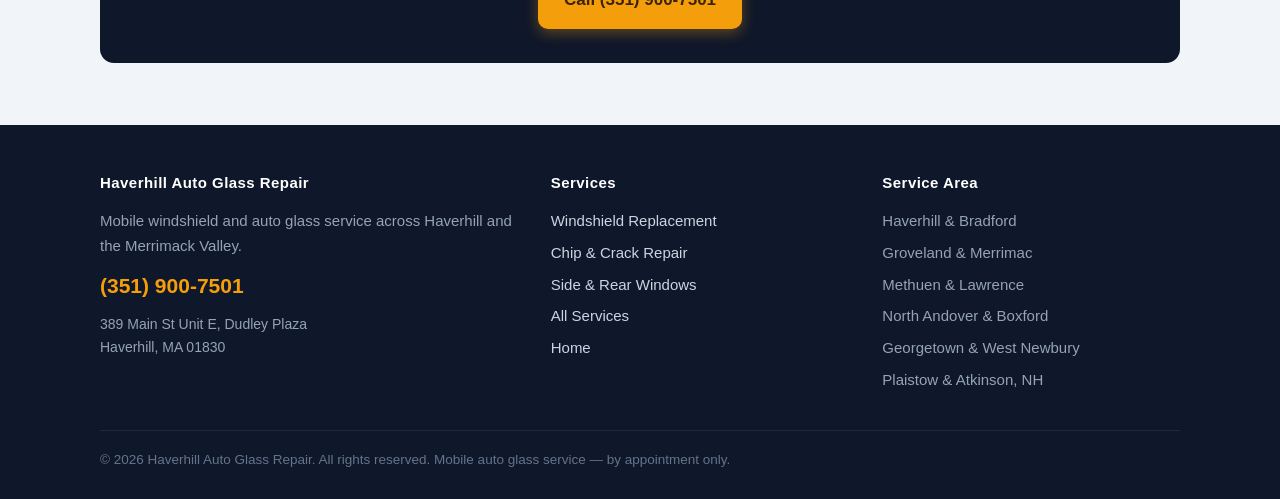
==== commit 7f115f1f: "Remove all pricing from contact page" ====
--- a/contact.html
+++ b/contact.html
@@ -149,7 +149,7 @@
         <div class="card" style="margin-bottom:14px">
           <span class="num">1</span>
           <h3>We ask four questions</h3>
-          <p>Year, make, model, and whether there is a camera behind your mirror. That last one is what separates a $300 job from a $900 one, so we ask it first rather than discovering it on your driveway.</p>
+          <p>Year, make, model, and whether there is a camera behind your mirror. That last one changes the job more than anything else, so we ask it first rather than discovering it on your driveway.</p>
         </div>
         <div class="card" style="margin-bottom:14px">
           <span class="num">2</span>
@@ -176,7 +176,7 @@
   <div class="wrap">
     <div class="callout">
       <h2>Not Sure If It Is Repairable?</h2>
-      <p>Tell us where the damage sits on the glass and roughly how big it is in the form above. It costs you nothing to find out, and if it is a repair you will save several hundred dollars by acting now.</p>
+      <p>Tell us where the damage sits on the glass and roughly how big it is in the form above. It costs you nothing to find out, and if it is a repair you will save a lot by acting now.</p>
       <a class="btn btn-call" href="tel:+13519007501">Call (351) 900-7501</a>
     </div>
   </div>
